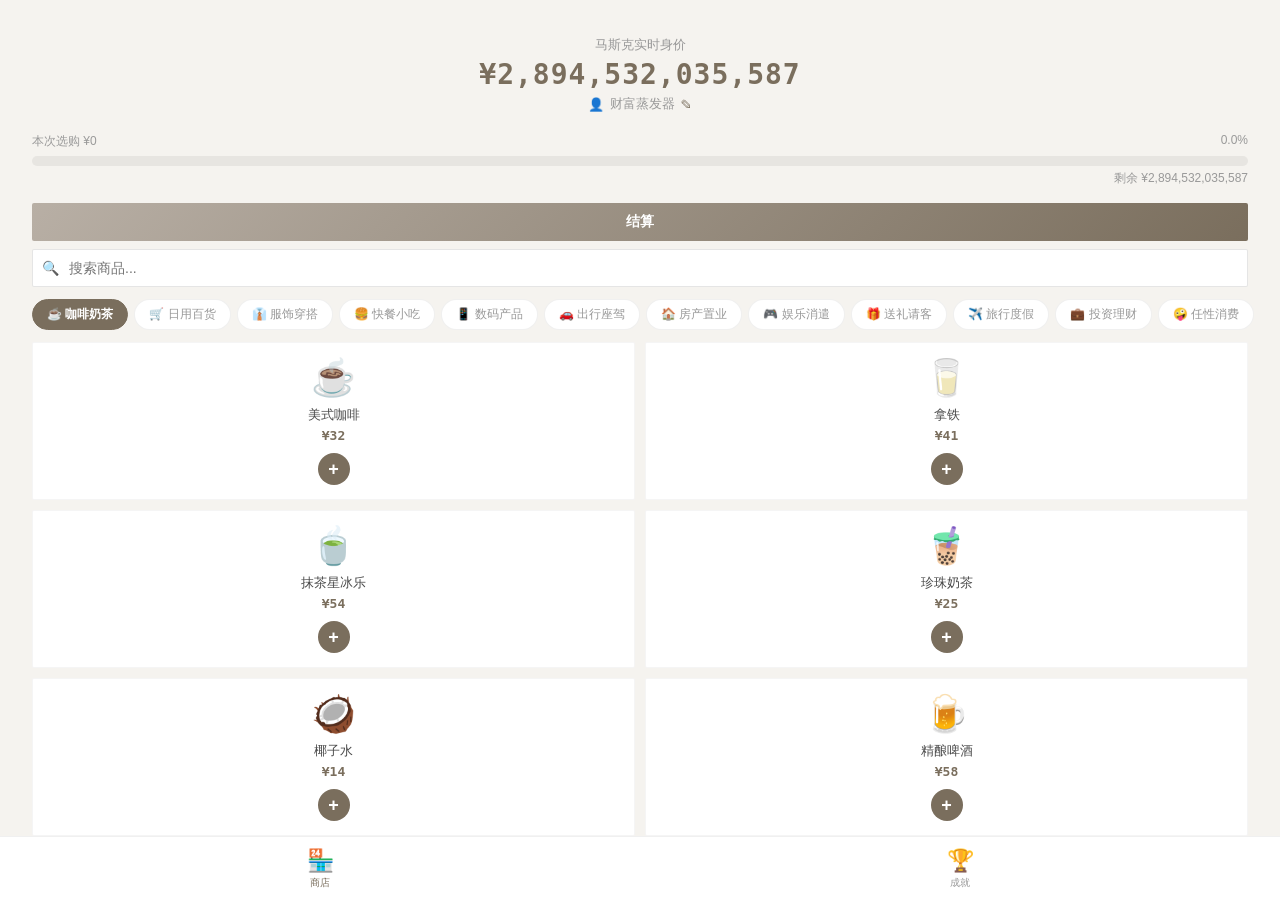
==== index.html @ 9e149837 "feat: 初始化 spend-money-for-musk（静态 Web 游戏）" ====
<!DOCTYPE html>
<html lang="zh-CN">
<head>
  <meta charset="UTF-8">
  <meta name="viewport" content="width=device-width, initial-scale=1.0, maximum-scale=1.0, user-scalable=no, viewport-fit=cover">
  <meta name="apple-mobile-web-app-capable" content="yes">
  <meta name="apple-mobile-web-app-status-bar-style" content="default">
  <title>替马斯克花钱</title>
  <link rel="stylesheet" href="css/style.css">
</head>
<body>
  <div id="app">
    <main id="page-container"></main>
    <nav id="bottom-nav">
      <a href="#shop" class="nav-item active" data-route="shop">
        <span class="nav-icon">🏪</span>
        <span class="nav-label">商店</span>
      </a>
      <a href="#achievements" class="nav-item" data-route="achievements">
        <span class="nav-icon">🏆</span>
        <span class="nav-label">成就</span>
      </a>
    </nav>
  </div>
  <div class="share-overlay" id="share-overlay">
    <div class="share-overlay-inner">
      <img class="share-card-img" id="share-card-img" src="" alt="分享卡片" crossorigin="anonymous">
      <p class="share-hint">长按图片保存，发到微信群或朋友圈</p>
      <button class="share-close" id="share-close-btn">关闭</button>
    </div>
  </div>
  <script type="module" src="js/main.js"></script>
</body>
</html>
---- css/style.css ----
:root {
  --color-primary: #4a4a4a;
  --color-primary-dark: #333333;
  --color-bg: #f5f3ef;
  --color-surface: #ffffff;
  --color-surface-light: #faf9f7;
  --color-text: #4a4a4a;
  --color-text-secondary: #999999;
  --color-accent: #7a6e5d;
  --color-accent-blue: #7a6e5d;
  --color-accent-gold: #b8a99a;
  --color-success: #8b9a7e;
  --color-danger: #b55a4a;
  --color-gradient-start: #b8afa5;
  --color-gradient-end: #7a6e5d;
  --nav-height: 64px;
  --safe-bottom: env(safe-area-inset-bottom, 0px);
  --radius: 2px;
  --font-mono: 'SF Mono', 'Menlo', 'Monaco', monospace;
  --shadow-sm: none;
  --shadow-md: none;
  --border-color: #e8e5e0;
}

*, *::before, *::after {
  box-sizing: border-box;
  margin: 0;
  padding: 0;
}

html, body {
  height: 100%;
  overflow: hidden;
}

body {
  font-family: -apple-system, BlinkMacSystemFont, 'Segoe UI', 'PingFang SC', 'Hiragino Sans GB', 'Microsoft YaHei', sans-serif;
  background: var(--color-bg);
  color: var(--color-text);
  -webkit-font-smoothing: antialiased;
  -webkit-tap-highlight-color: transparent;
  user-select: none;
}

#app {
  height: 100%;
  display: flex;
  flex-direction: column;
}

#page-container {
  flex: 1;
  overflow-y: auto;
  overflow-x: hidden;
  -webkit-overflow-scrolling: touch;
  padding-bottom: var(--nav-height);
}

#bottom-nav {
  height: calc(var(--nav-height) + var(--safe-bottom));
  padding-bottom: var(--safe-bottom);
  background: var(--color-surface);
  border-top: 1px solid rgba(0,0,0,0.06);
  display: flex;
  position: fixed;
  bottom: 0;
  left: 0;
  right: 0;
  z-index: 100;
}

.nav-item {
  flex: 1;
  display: flex;
  flex-direction: column;
  align-items: center;
  justify-content: center;
  color: var(--color-text-secondary);
  text-decoration: none;
  transition: color 0.2s;
  font-size: 10px;
  gap: 2px;
}

.nav-item.active { color: var(--color-accent); }

.nav-icon { font-size: 22px; }
.nav-label { font-size: 10px; }

.nav-icon-wrapper {
  position: relative;
  display: inline-block;
}

.cart-badge {
  position: absolute;
  top: -6px;
  right: -10px;
  background: var(--color-danger);
  color: white;
  font-size: 10px;
  min-width: 16px;
  height: 16px;
  border-radius: 8px;
  display: flex;
  align-items: center;
  justify-content: center;
  font-weight: bold;
}

.page {
  padding: 16px;
  animation: fadeIn 0.25s ease;
}

@keyframes fadeIn {
  from { opacity: 0; transform: translateY(8px); }
  to { opacity: 1; transform: translateY(0); }
}

.toast-container {
  position: fixed;
  top: 20px;
  left: 50%;
  transform: translateX(-50%);
  z-index: 9999;
  pointer-events: none;
}

.toast {
  background: var(--color-surface);
  color: var(--color-text);
  padding: 12px 24px;
  border-radius: var(--radius);
  margin-bottom: 8px;
  box-shadow: 0 4px 16px rgba(0,0,0,0.12);
  animation: toastIn 0.3s ease, toastOut 0.3s ease 2.2s forwards;
  text-align: center;
  font-size: 14px;
}

.toast.achievement {
  background: linear-gradient(135deg, var(--color-gradient-start), var(--color-gradient-end));
  color: #fff;
  font-weight: 700;
  font-size: 16px;
}

@keyframes toastIn { from { opacity: 0; transform: translateY(-20px); } to { opacity: 1; transform: translateY(0); } }
@keyframes toastOut { from { opacity: 1; } to { opacity: 0; } }

/* ===== Shop Page ===== */
.net-worth-section {
  text-align: center;
  padding: 20px 0 12px;
}

.net-worth-label {
  font-size: 13px;
  color: var(--color-text-secondary);
  margin-bottom: 4px;
}

.net-worth-value {
  font-size: 28px;
  font-weight: 800;
  font-family: var(--font-mono);
  color: var(--color-accent);
  letter-spacing: 1px;
}

.title-badge {
  display: inline-block;
  background: linear-gradient(135deg, var(--color-gradient-start), var(--color-gradient-end));
  color: #fff;
  font-size: 12px;
  padding: 2px 10px;
  border-radius: 10px;
  margin-left: 8px;
  vertical-align: middle;
}

.nickname-row {
  display: flex;
  align-items: center;
  justify-content: center;
  gap: 6px;
  margin-top: 4px;
  font-size: 13px;
  color: var(--color-text-secondary);
  cursor: pointer;
}

.progress-section {
  margin: 8px 16px 16px;
}

.progress-header {
  display: flex;
  justify-content: space-between;
  font-size: 12px;
  color: var(--color-text-secondary);
  margin-bottom: 6px;
}

.progress-bar {
  height: 10px;
  background: rgba(0,0,0,0.06);
  border-radius: 5px;
  overflow: hidden;
}

.progress-fill {
  height: 100%;
  background: linear-gradient(90deg, var(--color-gradient-start), var(--color-gradient-end));
  border-radius: 5px;
  transition: width 0.6s cubic-bezier(0.4, 0, 0.2, 1);
  width: 0%;
}

.search-bar {
  margin: 0 16px 12px;
  position: relative;
}

.search-bar input {
  width: 100%;
  padding: 10px 14px 10px 36px;
  border: 1px solid rgba(0,0,0,0.1);
  border-radius: var(--radius);
  background: var(--color-surface);
  color: var(--color-text);
  font-size: 14px;
  outline: none;
  transition: border-color 0.2s;
}

.search-bar input:focus {
  border-color: var(--color-accent);
}

.search-bar::before {
  content: '🔍';
  position: absolute;
  left: 10px;
  top: 50%;
  transform: translateY(-50%);
  font-size: 14px;
  pointer-events: none;
}

.category-tabs {
  display: flex;
  gap: 6px;
  padding: 0 16px 12px;
  overflow-x: auto;
  -webkit-overflow-scrolling: touch;
  scrollbar-width: none;
}

.category-tabs::-webkit-scrollbar { display: none; }

.category-tab {
  flex-shrink: 0;
  padding: 6px 14px;
  border-radius: 20px;
  background: var(--color-surface);
  color: var(--color-text-secondary);
  font-size: 12px;
  border: 1px solid rgba(0,0,0,0.06);
  cursor: pointer;
  white-space: nowrap;
  transition: all 0.2s;
}

.category-tab.active {
  background: var(--color-accent);
  color: #fff;
  font-weight: 600;
  border-color: var(--color-accent);
}

.product-grid {
  display: grid;
  grid-template-columns: repeat(2, 1fr);
  gap: 10px;
  padding: 0 16px 24px;
}

.product-card {
  background: var(--color-surface);
  border-radius: var(--radius);
  padding: 14px 12px;
  display: flex;
  flex-direction: column;
  align-items: center;
  text-align: center;
  border: 1px solid rgba(0,0,0,0.04);
  transition: transform 0.15s, border-color 0.15s;
  cursor: pointer;
  position: relative;
}

.product-card:active {
  transform: scale(0.97);
  border-color: var(--color-accent);
}

.product-emoji {
  font-size: 36px;
  margin-bottom: 8px;
}

.product-name {
  font-size: 13px;
  font-weight: 500;
  margin-bottom: 4px;
  line-height: 1.3;
}

.product-price {
  font-size: 13px;
  font-weight: 700;
  color: var(--color-accent);
  font-family: var(--font-mono);
  margin-bottom: 10px;
}

.product-add-btn {
  width: 32px;
  height: 32px;
  border-radius: 50%;
  background: var(--color-accent);
  color: #fff;
  border: none;
  font-size: 18px;
  font-weight: bold;
  cursor: pointer;
  display: flex;
  align-items: center;
  justify-content: center;
  transition: transform 0.15s, background 0.2s;
  line-height: 1;
}

.product-add-btn:active {
  transform: scale(0.85);
  background: var(--color-gradient-end);
}

.detail-overlay {
  position: fixed;
  inset: 0;
  background: rgba(0,0,0,0.7);
  z-index: 200;
  display: flex;
  align-items: center;
  justify-content: center;
  animation: fadeIn 0.2s ease;
}

.detail-modal {
  background: var(--color-surface);
  border-radius: 16px;
  padding: 24px;
  margin: 16px;
  text-align: center;
  max-width: 320px;
  width: 100%;
}

.detail-modal .product-emoji { font-size: 64px; }
.detail-modal .product-name { font-size: 18px; }
.detail-modal .product-price { font-size: 16px; }
.detail-modal .product-desc { font-size: 13px; color: var(--color-text-secondary); margin: 8px 0 16px; }

.detail-buy-btn {
  width: 100%;
  padding: 12px;
  background: linear-gradient(135deg, var(--color-gradient-start), var(--color-gradient-end));
  color: #fff;
  border: none;
  border-radius: var(--radius);
  font-size: 16px;
  font-weight: 600;
  cursor: pointer;
}

/* ===== Cart Page ===== */
.cart-page { padding-bottom: 100px; }

.cart-page h2 {
  font-size: 20px;
  margin-bottom: 16px;
}

.cart-empty {
  text-align: center;
  padding: 60px 20px;
  color: var(--color-text-secondary);
}

.cart-empty p { font-size: 16px; margin-bottom: 16px; }
.cart-empty button {
  padding: 10px 24px;
  background: var(--color-accent);
  color: #fff;
  border: none;
  border-radius: var(--radius);
  font-size: 14px;
  cursor: pointer;
}

.cart-item {
  display: flex;
  align-items: center;
  gap: 12px;
  padding: 12px;
  background: var(--color-surface);
  border-radius: var(--radius);
  margin-bottom: 8px;
  border: 1px solid rgba(0,0,0,0.04);
}

.cart-item-emoji { font-size: 28px; flex-shrink: 0; }

.cart-item-info {
  flex: 1;
  min-width: 0;
}

.cart-item-name {
  font-size: 14px;
  font-weight: 500;
  margin-bottom: 2px;
}

.cart-item-unit-price {
  font-size: 12px;
  color: var(--color-text-secondary);
}

.cart-item-qty {
  display: flex;
  align-items: center;
  gap: 10px;
}

.qty-btn {
  width: 28px;
  height: 28px;
  border-radius: 50%;
  border: 1px solid rgba(0,0,0,0.12);
  background: transparent;
  color: var(--color-text);
  font-size: 16px;
  cursor: pointer;
  display: flex;
  align-items: center;
  justify-content: center;
}

.qty-btn:active { background: var(--color-accent); color: #fff; }

.qty-value {
  font-size: 15px;
  font-weight: 600;
  min-width: 20px;
  text-align: center;
}

.cart-item-total {
  font-size: 14px;
  font-weight: 700;
  color: var(--color-accent);
  font-family: var(--font-mono);
  min-width: 60px;
  text-align: right;
}

.cart-footer {
  position: fixed;
  bottom: calc(var(--nav-height) + var(--safe-bottom));
  left: 0;
  right: 0;
  background: var(--color-surface);
  border-top: 1px solid rgba(0,0,0,0.06);
  padding: 12px 16px calc(12px + var(--safe-bottom));
  z-index: 99;
}

.cart-summary {
  display: flex;
  justify-content: space-between;
  align-items: center;
  margin-bottom: 10px;
  font-size: 14px;
}

.cart-total-amount {
  font-size: 18px;
  font-weight: 800;
  color: var(--color-accent);
  font-family: var(--font-mono);
}

.cart-footer-btns {
  display: flex;
  gap: 8px;
}

.cart-footer-btns button {
  flex: 1;
  padding: 12px;
  border: none;
  border-radius: var(--radius);
  font-size: 14px;
  font-weight: 600;
  cursor: pointer;
}

.btn-clear {
  background: rgba(0,0,0,0.06);
  color: var(--color-text-secondary);
}

.btn-checkout {
  background: linear-gradient(135deg, var(--color-gradient-start), var(--color-gradient-end));
  color: #fff;
}

/* ===== Achievements Page ===== */
.achievements-page { padding-bottom: 24px; }

.title-section {
  background: linear-gradient(135deg, rgba(241,196,15,0.1), rgba(231,76,60,0.1));
  border-radius: var(--radius);
  padding: 16px;
  margin-bottom: 16px;
  text-align: center;
  border: 1px solid rgba(122,110,93,0.1);
}

.current-title {
  font-size: 24px;
  font-weight: 800;
  background: linear-gradient(135deg, var(--color-gradient-start), var(--color-gradient-end));
  -webkit-background-clip: text;
  -webkit-text-fill-color: transparent;
  background-clip: text;
}

.title-list {
  display: flex;
  flex-wrap: wrap;
  gap: 6px;
  margin-top: 10px;
  justify-content: center;
}

.title-chip {
  padding: 4px 12px;
  border-radius: 12px;
  font-size: 11px;
  background: var(--color-surface);
  color: var(--color-text-secondary);
  border: 1px solid rgba(0,0,0,0.06);
  cursor: pointer;
}

.title-chip.worn {
  background: linear-gradient(135deg, var(--color-gradient-start), var(--color-gradient-end));
  color: #fff;
  border-color: transparent;
}

.spending-stats {
  text-align: center;
  margin-bottom: 20px;
}

.spending-big-num {
  font-size: 36px;
  font-weight: 900;
  color: var(--color-accent);
  font-family: var(--font-mono);
  letter-spacing: 2px;
}

.spending-sub {
  font-size: 13px;
  color: var(--color-text-secondary);
  margin-top: 4px;
}

.achievement-grid {
  display: grid;
  grid-template-columns: repeat(3, 1fr);
  gap: 8px;
  margin-bottom: 20px;
}

.achievement-badge {
  background: var(--color-surface);
  border-radius: var(--radius);
  padding: 12px 8px;
  text-align: center;
  border: 1px solid rgba(0,0,0,0.04);
  transition: opacity 0.2s;
}

.achievement-badge.locked { opacity: 0.4; }

.achievement-badge .badge-icon { font-size: 28px; }
.achievement-badge .badge-name { font-size: 11px; margin-top: 4px; font-weight: 500; }
.achievement-badge .badge-desc { font-size: 9px; color: var(--color-text-secondary); margin-top: 2px; line-height: 1.3; }

.category-breakdown {
  margin-bottom: 20px;
}

.category-breakdown h3 {
  font-size: 14px;
  margin-bottom: 10px;
  color: var(--color-text-secondary);
}

.bar-row {
  display: flex;
  align-items: center;
  gap: 8px;
  margin-bottom: 6px;
  font-size: 12px;
}

.bar-label { width: 48px; text-align: right; flex-shrink: 0; }

.bar-track {
  flex: 1;
  height: 8px;
  background: rgba(0,0,0,0.06);
  border-radius: 4px;
  overflow: hidden;
}

.bar-fill {
  height: 100%;
  border-radius: 4px;
  background: linear-gradient(90deg, var(--color-gradient-start), var(--color-gradient-end));
}

.bar-pct { width: 40px; text-align: right; color: var(--color-text-secondary); flex-shrink: 0; }

.btn-share {
  display: block;
  width: 100%;
  padding: 14px;
  background: linear-gradient(135deg, var(--color-gradient-start), var(--color-gradient-end));
  color: #fff;
  border: none;
  border-radius: var(--radius);
  font-size: 16px;
  font-weight: 600;
  cursor: pointer;
  margin-top: 4px;
}

/* ===== Share Page ===== */
.settlement-card {
  background: var(--color-surface);
  border: 1px solid var(--border-color);
  border-radius: 8px;
  padding: 16px;
  margin-bottom: 16px;
  text-align: center;
}

.settlement-header {
  font-size: 18px;
  font-weight: 700;
  margin-bottom: 8px;
}

.settlement-amount {
  font-size: 24px;
  font-weight: 800;
  color: var(--color-accent);
  font-family: var(--font-mono);
  margin-bottom: 8px;
}

.settlement-title {
  font-size: 14px;
  color: var(--color-text-secondary);
  margin-bottom: 4px;
}

.settlement-achievements {
  font-size: 12px;
  color: var(--color-success);
  margin-top: 4px;
}

.share-preview {
  background: #faf9f7;
  border-radius: 16px;
  padding: 24px;
  text-align: center;
  margin-bottom: 16px;
  border: 2px solid rgba(122,110,93,0.1);
}

.share-nickname {
  font-size: 18px;
  font-weight: 700;
  margin-bottom: 2px;
}

.share-title {
  font-size: 14px;
  color: var(--color-accent);
  margin-bottom: 16px;
}

.share-big-money {
  font-size: 42px;
  font-weight: 900;
  color: var(--color-accent);
  font-family: var(--font-mono);
}

.share-label {
  font-size: 13px;
  color: var(--color-text-secondary);
}

.share-actions {
  display: flex;
  gap: 8px;
}

.share-actions button {
  flex: 1;
  padding: 12px;
  border: none;
  border-radius: var(--radius);
  font-size: 14px;
  font-weight: 600;
  cursor: pointer;
}

.btn-share-img {
  background: linear-gradient(135deg, var(--color-gradient-start), var(--color-gradient-end));
  color: #fff;
}

.btn-copy-link {
  background: var(--color-surface);
  color: var(--color-text);
  border: 1px solid rgba(0,0,0,0.1);
}

/* ===== Share Overlay ===== */
.share-overlay {
  display: none;
  position: fixed;
  inset: 0;
  background: rgba(0,0,0,0.8);
  z-index: 9999;
  align-items: center;
  justify-content: center;
  padding: 24px;
}

.share-overlay.active {
  display: flex;
}

.share-overlay-inner {
  display: flex;
  flex-direction: column;
  align-items: center;
  max-width: 90vw;
}

.share-card-img {
  max-width: 90vw;
  max-height: 70vh;
  border-radius: 12px;
  box-shadow: 0 8px 32px rgba(0,0,0,0.25);
  object-fit: contain;
}

.share-hint {
  color: #ccc;
  font-size: 14px;
  margin-top: 16px;
  text-align: center;
}

.share-close {
  color: #ccc;
  background: rgba(255,255,255,0.1);
  border: 1px solid rgba(255,255,255,0.25);
  padding: 10px 32px;
  border-radius: 24px;
  font-size: 15px;
  cursor: pointer;
  margin-top: 16px;
}

/* ===== 商品卡片数量控件 ===== */
.product-qty-controls {
  display: flex;
  align-items: center;
  gap: 8px;
  margin-top: 2px;
}

.product-qty-controls .qty-btn {
  width: 30px;
  height: 30px;
  border-radius: 50%;
  border: 1px solid var(--border-color);
  background: var(--color-surface);
  color: var(--color-accent);
  font-size: 18px;
  font-weight: 600;
  cursor: pointer;
  display: flex;
  align-items: center;
  justify-content: center;
  transition: all 0.15s;
}

.product-qty-controls .qty-btn:active {
  background: var(--color-accent);
  color: #fff;
}

.product-qty-controls .qty-value {
  font-size: 15px;
  font-weight: 700;
  color: var(--color-accent);
  min-width: 22px;
  text-align: center;
  font-family: var(--font-mono);
}

/* 详情弹窗中数量控件 */
.detail-qty-controls {
  display: flex;
  align-items: center;
  justify-content: center;
  gap: 8px;
  margin: 16px 0 8px;
}

.detail-qty-controls .qty-btn {
  width: 36px;
  height: 36px;
  border-radius: 50%;
  border: 1px solid var(--border-color);
  background: var(--color-surface);
  color: var(--color-accent);
  font-size: 20px;
  font-weight: 600;
  cursor: pointer;
  display: flex;
  align-items: center;
  justify-content: center;
  transition: all 0.15s;
}

.detail-qty-controls .qty-btn:active {
  background: var(--color-accent);
  color: #fff;
}

.detail-qty-controls .qty-value {
  font-size: 20px;
  font-weight: 700;
  color: var(--color-accent);
  min-width: 24px;
  text-align: center;
  font-family: var(--font-mono);
  margin: 0 16px;
}

/* ===== 结算历史列表 ===== */
.settlement-history {
  margin-bottom: 20px;
}

.settlement-item {
  background: var(--color-surface);
  border: 1px solid var(--border-color);
  border-radius: 8px;
  padding: 12px 14px;
  margin-bottom: 10px;
  transition: background 0.15s;
}

.settlement-item:last-child {
  margin-bottom: 0;
}

.settlement-item-header {
  display: flex;
  justify-content: space-between;
  align-items: center;
  margin-bottom: 6px;
}

.settlement-item-time {
  font-size: 12px;
  color: var(--color-text-secondary);
}

.settlement-item-total {
  font-size: 16px;
  font-weight: 700;
  color: var(--color-accent);
  font-family: var(--font-mono);
}

.settlement-item-goods {
  display: flex;
  flex-wrap: wrap;
  gap: 4px;
  margin-bottom: 4px;
}

.settlement-good-chip {
  display: inline-block;
  padding: 2px 8px;
  border-radius: 4px;
  background: var(--color-bg);
  color: var(--color-text);
  font-size: 11px;
  white-space: nowrap;
}

.settlement-item-meta {
  display: flex;
  align-items: center;
  gap: 4px;
  font-size: 11px;
  color: var(--color-text-secondary);
}
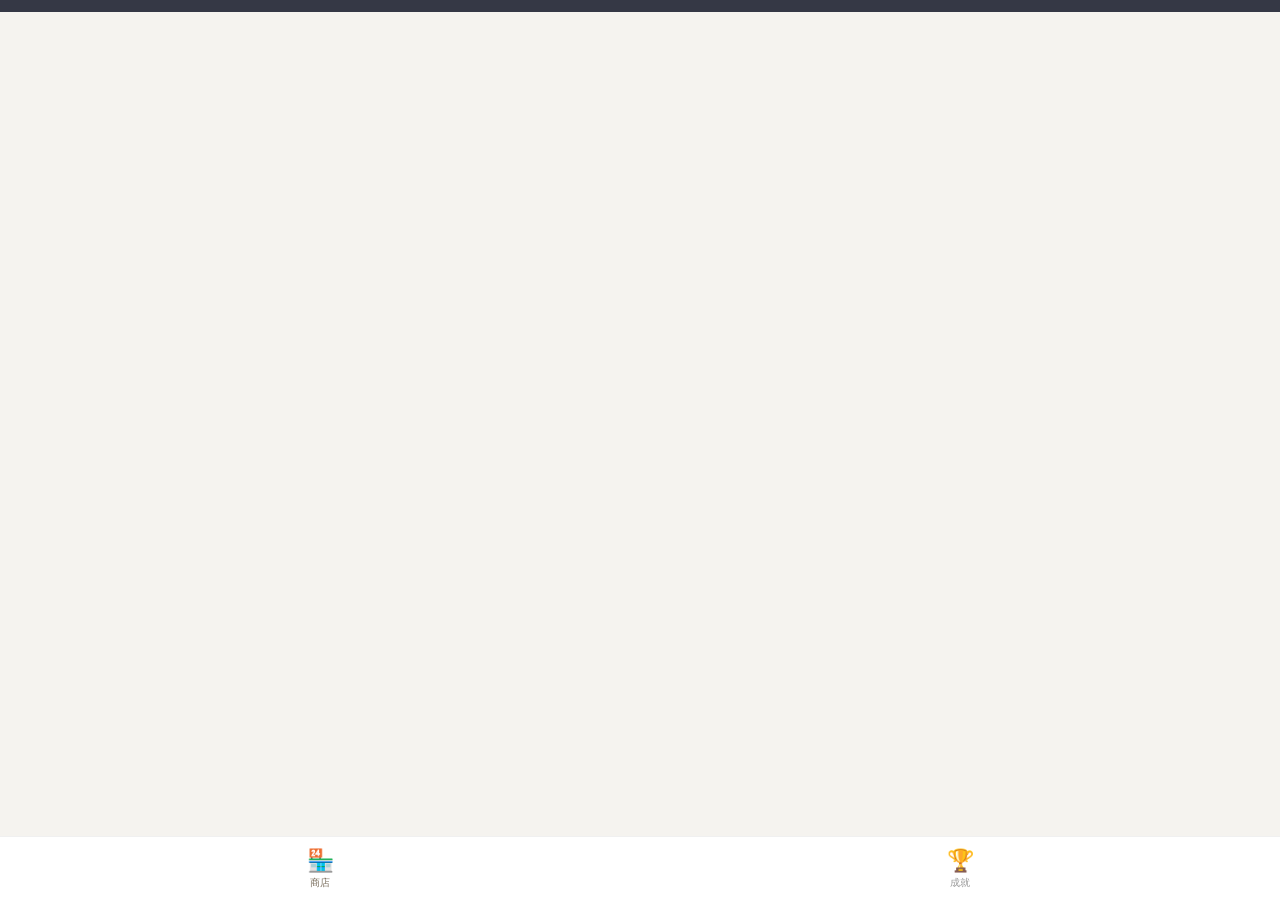
==== commit 3685c75e: "feat(spend-musk): cloud store+scores + hard login gate, remove localStorage/sessionStorage" ====
--- a/index.html
+++ b/index.html
@@ -6,9 +6,13 @@
   <meta name="apple-mobile-web-app-capable" content="yes">
   <meta name="apple-mobile-web-app-status-bar-style" content="default">
   <title>替马斯克花钱</title>
+  <meta name="api-base" content="https://api.w1lkin.site">
+  <script src="https://api.w1lkin.site/sdk.js"></script>
   <link rel="stylesheet" href="css/style.css">
 </head>
 <body>
+  <div id="gp-bar" style="position:fixed;top:0;left:0;right:0;z-index:50;padding:6px 12px;background:rgba(20,24,40,.85)"></div>
+  <div id="gp-leaderboard" style="position:fixed;right:8px;bottom:8px;z-index:50;max-width:200px;padding:10px;background:rgba(20,24,40,.9);border-radius:12px"></div>
   <div id="app">
     <main id="page-container"></main>
     <nav id="bottom-nav">
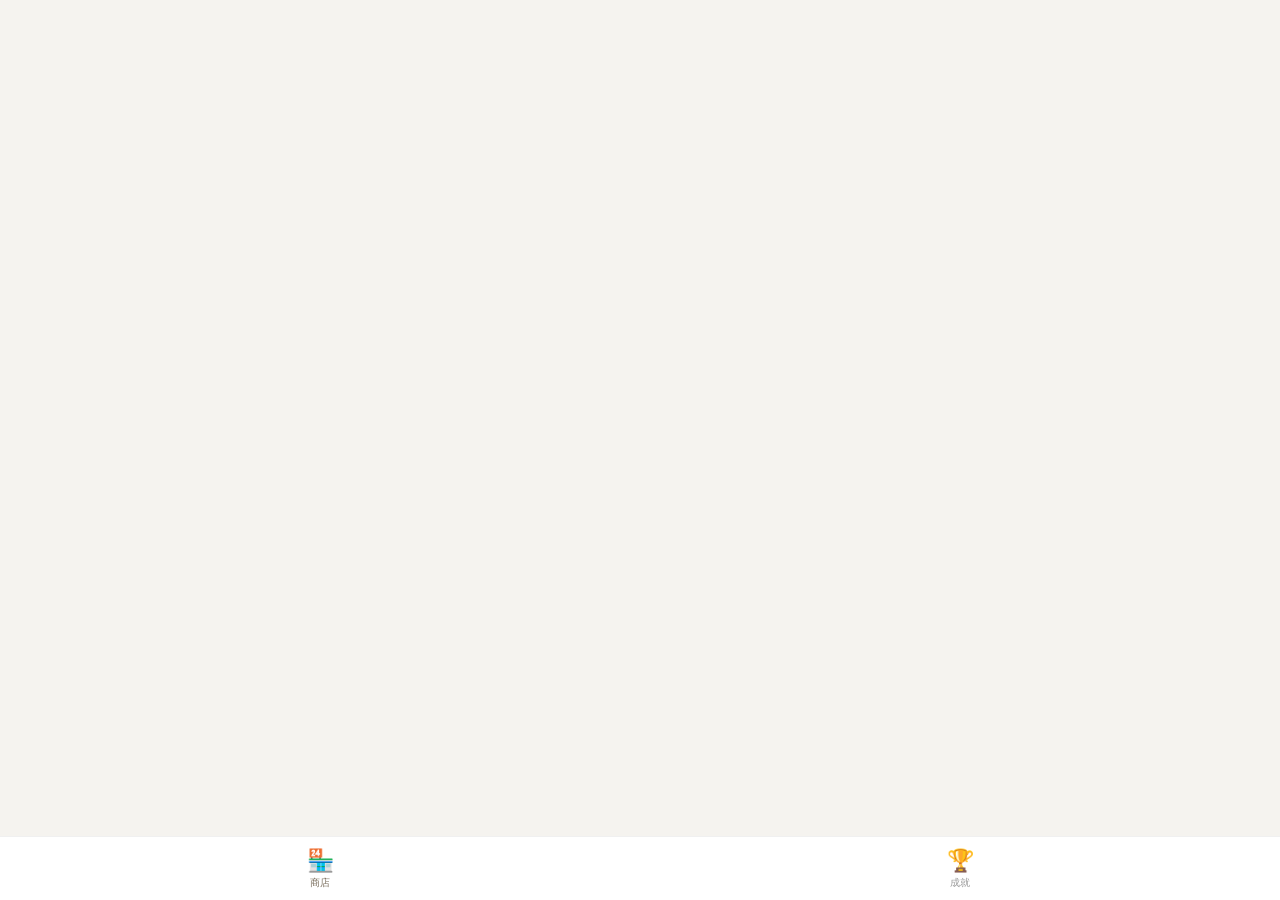
==== commit 2313b8c6: "ui: 移除顶部用户栏与右下角天梯榜浮层，避免遮挡游戏画面" ====
--- a/index.html
+++ b/index.html
@@ -11,8 +11,6 @@
   <link rel="stylesheet" href="css/style.css">
 </head>
 <body>
-  <div id="gp-bar" style="position:fixed;top:0;left:0;right:0;z-index:50;padding:6px 12px;background:rgba(20,24,40,.85)"></div>
-  <div id="gp-leaderboard" style="position:fixed;right:8px;bottom:8px;z-index:50;max-width:200px;padding:10px;background:rgba(20,24,40,.9);border-radius:12px"></div>
   <div id="app">
     <main id="page-container"></main>
     <nav id="bottom-nav">
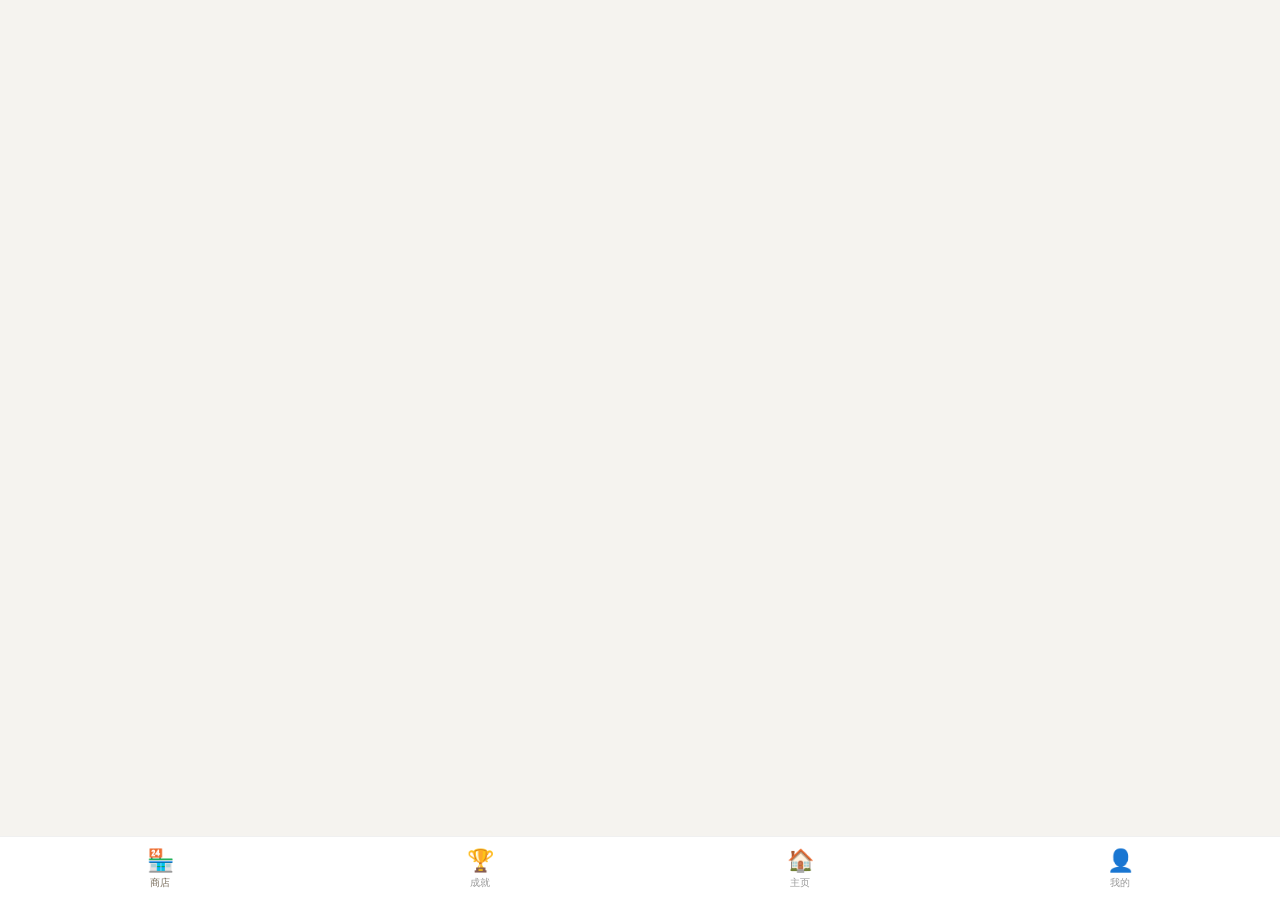
==== commit 95ca3e49: "ui: 底部tab首页→主页，门户tab游戏→主页；替马斯克花钱将主页/我的融入已有导航" ====
--- a/index.html
+++ b/index.html
@@ -22,6 +22,14 @@
         <span class="nav-icon">🏆</span>
         <span class="nav-label">成就</span>
       </a>
+      <a href="https://game-list-arv.pages.dev" class="nav-item">
+        <span class="nav-icon">🏠</span>
+        <span class="nav-label">主页</span>
+      </a>
+      <a href="https://game-list-arv.pages.dev" class="nav-item">
+        <span class="nav-icon">👤</span>
+        <span class="nav-label">我的</span>
+      </a>
     </nav>
   </div>
   <div class="share-overlay" id="share-overlay">
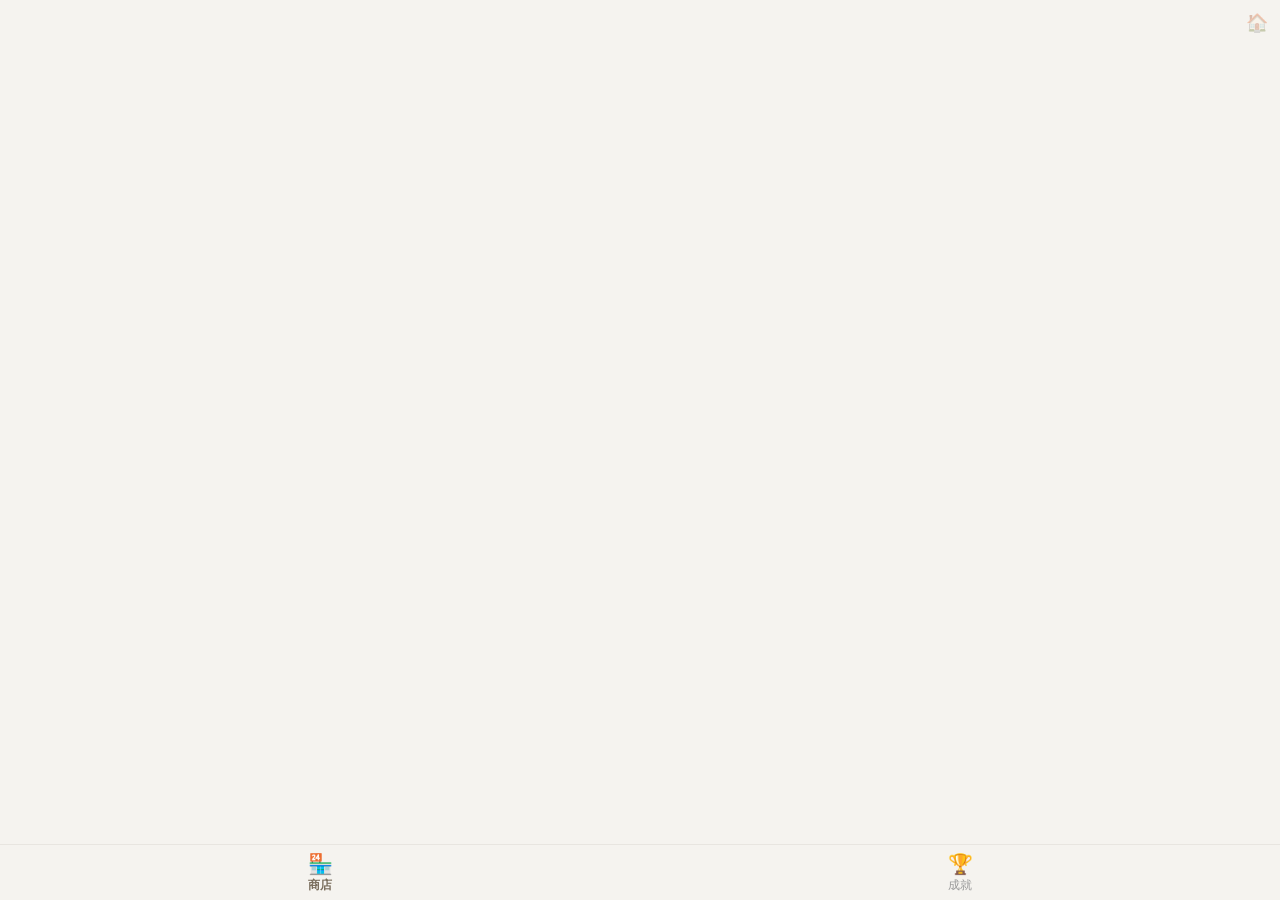
==== commit 2d58be21: "ui: 去掉底部tab栏，改为右上角半透明小主页图标" ====
--- a/index.html
+++ b/index.html
@@ -11,6 +11,7 @@
   <link rel="stylesheet" href="css/style.css">
 </head>
 <body>
+  <a href="https://game-list-arv.pages.dev" class="gp-home-btn" title="主页">🏠</a>
   <div id="app">
     <main id="page-container"></main>
     <nav id="bottom-nav">
@@ -21,14 +22,6 @@
       <a href="#achievements" class="nav-item" data-route="achievements">
         <span class="nav-icon">🏆</span>
         <span class="nav-label">成就</span>
-      </a>
-      <a href="https://game-list-arv.pages.dev" class="nav-item">
-        <span class="nav-icon">🏠</span>
-        <span class="nav-label">主页</span>
-      </a>
-      <a href="https://game-list-arv.pages.dev" class="nav-item">
-        <span class="nav-icon">👤</span>
-        <span class="nav-label">我的</span>
       </a>
     </nav>
   </div>
--- a/css/style.css
+++ b/css/style.css
@@ -5,7 +5,7 @@
   --color-surface: #ffffff;
   --color-surface-light: #faf9f7;
   --color-text: #4a4a4a;
-  --color-text-secondary: #999999;
+  --color-text-secondary: #8a9790;
   --color-accent: #7a6e5d;
   --color-accent-blue: #7a6e5d;
   --color-accent-gold: #b8a99a;
@@ -13,13 +13,13 @@
   --color-danger: #b55a4a;
   --color-gradient-start: #b8afa5;
   --color-gradient-end: #7a6e5d;
-  --nav-height: 64px;
+  --nav-height: 56px;
   --safe-bottom: env(safe-area-inset-bottom, 0px);
   --radius: 2px;
   --font-mono: 'SF Mono', 'Menlo', 'Monaco', monospace;
   --shadow-sm: none;
   --shadow-md: none;
-  --border-color: #e8e5e0;
+  --border-color: #eef1ee;
 }
 
 *, *::before, *::after {
@@ -59,8 +59,8 @@
 #bottom-nav {
   height: calc(var(--nav-height) + var(--safe-bottom));
   padding-bottom: var(--safe-bottom);
-  background: var(--color-surface);
-  border-top: 1px solid rgba(0,0,0,0.06);
+  background: #f5f3ef;
+  border-top: 1px solid #e8e5e0;
   display: flex;
   position: fixed;
   bottom: 0;
@@ -75,17 +75,22 @@
   flex-direction: column;
   align-items: center;
   justify-content: center;
-  color: var(--color-text-secondary);
+  color: #999;
   text-decoration: none;
   transition: color 0.2s;
-  font-size: 10px;
-  gap: 2px;
-}
-
-.nav-item.active { color: var(--color-accent); }
-
-.nav-icon { font-size: 22px; }
-.nav-label { font-size: 10px; }
+  font-size: 12px;
+  gap: 3px;
+  padding: 10px 0 8px;
+}
+
+.nav-item.active { color: #7a6e5d; font-weight: 600; }
+
+.nav-icon { font-size: 20px; line-height: 1; }
+
+.gp-home-btn { position: fixed; top: 12px; right: 12px; z-index: 50;
+  font-size: 18px; text-decoration: none; opacity: 0.35; transition: opacity 0.15s; }
+.gp-home-btn:active { opacity: 0.7; }
+.nav-label { font-size: 12px; }
 
 .nav-icon-wrapper {
   position: relative;
